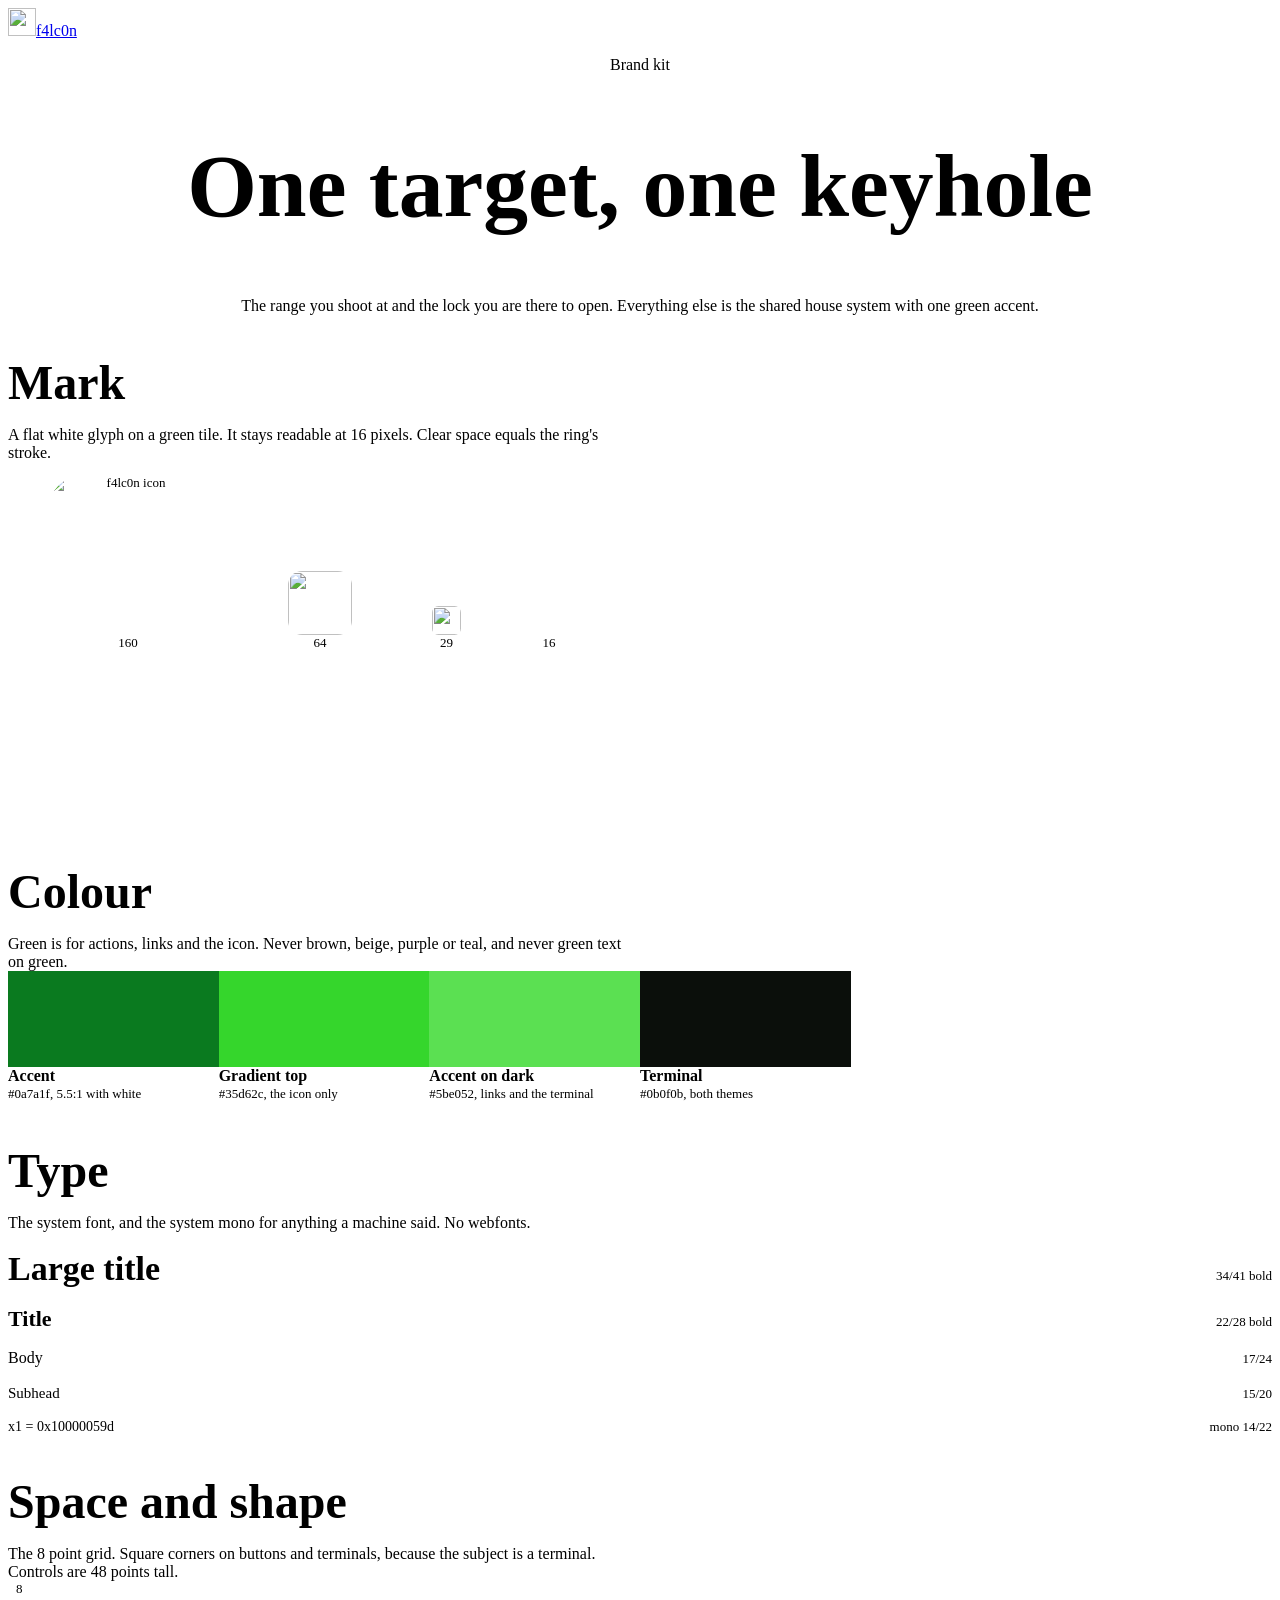
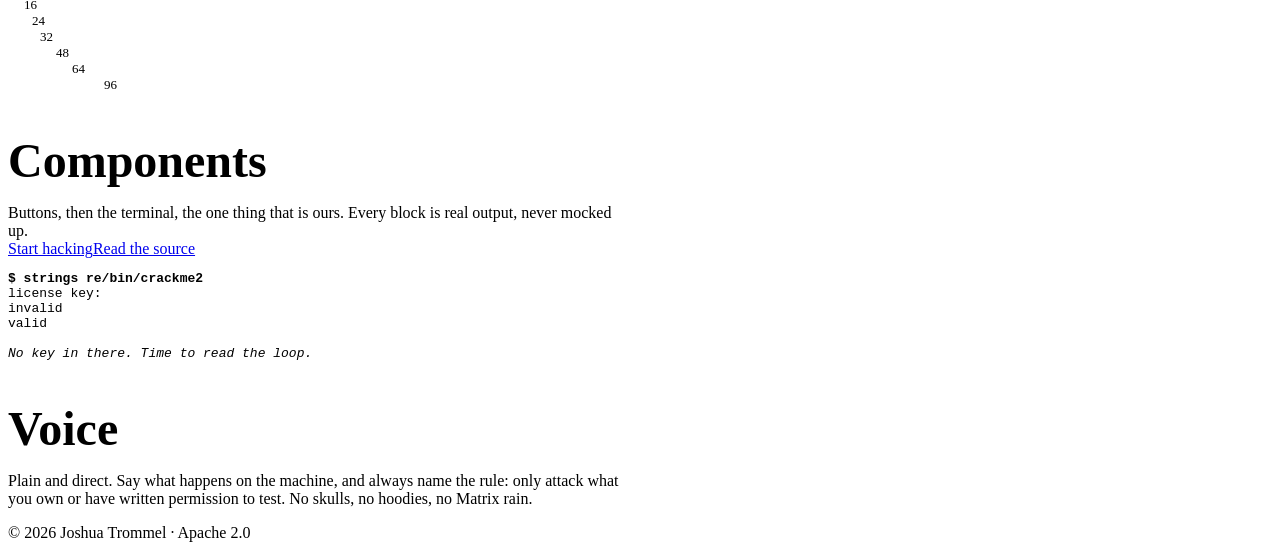
==== web/brand/index.html @ 62cadc8f "Rename Hackrange to f4lc0n; new OG card, name story, public email f4lc0n is named after Falken from " ====
<!doctype html>
<html lang="en">
<head>
<meta charset="utf-8">
<meta name="viewport" content="width=device-width, initial-scale=1">
<title>f4lc0n brand kit</title>
<meta name="description" content="f4lc0n's mark, colour, type, space and terminal, in one page.">
<link rel="icon" href="/favicon.svg" type="image/svg+xml">
<link rel="stylesheet" href="/tokens.css">
<link rel="stylesheet" href="/landing.css">
<style>
section { padding: var(--sp-8) 0; border-top: 1px solid var(--line); }
header.top { padding: var(--sp-9) 0 var(--sp-8); text-align: center; }
header.top h1 { font-size: clamp(44px, 7vw, 96px); }
h2 { font-size: clamp(32px, 4vw, 48px); margin-bottom: var(--sp-3); }
.intro { color: var(--sub); max-width: 620px; margin-bottom: var(--sp-6); }
.grid { display: grid; gap: var(--sp-4); grid-template-columns: repeat(auto-fill, minmax(200px, 1fr)); }
.card { border: 1px solid var(--line); padding: var(--sp-5); }
.card small { display: block; color: var(--sub); font-size: 13px; line-height: 18px; margin-top: var(--sp-2); }
.sw { height: 96px; margin-bottom: var(--sp-3); border: 1px solid var(--line); }
code { font: 13px/18px var(--mono); }
.marks { display: flex; flex-wrap: wrap; align-items: flex-end; gap: var(--sp-6); }
.marks img { display: block; border-radius: 22.5%; margin-bottom: var(--sp-2); }
.marks figure { font-size: 13px; color: var(--sub); text-align: center; }
.on { display: grid; grid-template-columns: 1fr 1fr; gap: var(--sp-4); margin-top: var(--sp-6); }
.on div { height: 160px; display: grid; place-items: center; border: 1px solid var(--line); }
.on i { display: block; width: 96px; height: 96px; background: currentColor; -webkit-mask: url(mark.svg) center / contain no-repeat; mask: url(mark.svg) center / contain no-repeat; }
.on .a { background: var(--btn); color: #fff; border: 0; }
.on .b { color: var(--accent); }
.type p { border-bottom: 1px solid var(--line); padding: var(--sp-4) 0; display: flex; justify-content: space-between; align-items: baseline; gap: var(--sp-4); }
.type span:last-child { color: var(--sub); font-size: 13px; white-space: nowrap; }
.bar { display: flex; align-items: center; gap: var(--sp-4); margin-bottom: var(--sp-2); font-size: 13px; color: var(--sub); }
.bar b { height: 16px; background: var(--accent); }
.row { display: flex; flex-wrap: wrap; gap: var(--sp-2); }
</style>
</head>
<body>
<header class="nav" aria-label="Site">
  <a class="nav-brand" href="/" aria-label="f4lc0n home"><img src="/icon.svg" alt="" width="28" height="28"><span>f4lc0n</span></a>
</header>
<main class="wrap">
<header class="top"><p class="label">Brand kit</p><h1>One target, one keyhole</h1><p class="body">The range you shoot at and the lock you are there to open. Everything else is the shared house system with one green accent.</p></header>
<section><h2>Mark</h2><p class="intro">A flat white glyph on a green tile. It stays readable at 16 pixels. Clear space equals the ring's stroke.</p>
<div class="marks">
<figure><img src="/icon.svg" width="160" height="160" alt="f4lc0n icon">160</figure>
<figure><img src="/icon.svg" width="64" height="64" alt="">64</figure>
<figure><img src="/icon.svg" width="29" height="29" alt="">29</figure>
<figure><img src="/icon.svg" width="16" height="16" alt="">16</figure>
</div>
<div class="on"><div class="a"><i></i></div><div class="b"><i></i></div></div></section>
<section><h2>Colour</h2><p class="intro">Green is for actions, links and the icon. Never brown, beige, purple or teal, and never green text on green.</p>
<div class="grid">
<div class="card"><div class="sw" style="background:#0a7a1f"></div><b>Accent</b><small><code>#0a7a1f</code>, 5.5:1 with white</small></div>
<div class="card"><div class="sw" style="background:#35d62c"></div><b>Gradient top</b><small><code>#35d62c</code>, the icon only</small></div>
<div class="card"><div class="sw" style="background:#5be052"></div><b>Accent on dark</b><small><code>#5be052</code>, links and the terminal</small></div>
<div class="card"><div class="sw" style="background:#0b0f0b"></div><b>Terminal</b><small><code>#0b0f0b</code>, both themes</small></div>
</div></section>
<section class="type"><h2>Type</h2><p class="intro">The system font, and the system mono for anything a machine said. No webfonts.</p>
<p><span style="font-size:34px;line-height:41px;font-weight:700">Large title</span><span>34/41 bold</span></p>
<p><span style="font-size:22px;line-height:28px;font-weight:700">Title</span><span>22/28 bold</span></p>
<p><span>Body</span><span>17/24</span></p>
<p><span style="font-size:15px;line-height:20px">Subhead</span><span>15/20</span></p>
<p><span style="font-family:var(--mono);font-size:14px">x1 = 0x10000059d</span><span>mono 14/22</span></p></section>
<section><h2>Space and shape</h2><p class="intro">The 8 point grid. Square corners on buttons and terminals, because the subject is a terminal. Controls are 48 points tall.</p>
<div class="bar"><b style="width:8px"></b>8</div><div class="bar"><b style="width:16px"></b>16</div><div class="bar"><b style="width:24px"></b>24</div><div class="bar"><b style="width:32px"></b>32</div><div class="bar"><b style="width:48px"></b>48</div><div class="bar"><b style="width:64px"></b>64</div><div class="bar"><b style="width:96px"></b>96</div></section>
<section><h2>Components</h2><p class="intro">Buttons, then the terminal, the one thing that is ours. Every block is real output, never mocked up.</p>
<div class="row"><a class="btn btn-solid" href="/#start">Start hacking</a><a class="btn btn-ghost" href="/brand/">Read the source</a></div>
<pre class="term start"><b>$ strings re/bin/crackme2</b>
license key:
invalid
valid

<i>No key in there. Time to read the loop.</i></pre></section>
<section><h2>Voice</h2><p class="intro">Plain and direct. Say what happens on the machine, and always name the rule: only attack what you own or have written permission to test. No skulls, no hoodies, no Matrix rain.</p></section>
</main>
<footer class="foot"><p class="legal">&copy; 2026 Joshua Trommel &middot; Apache 2.0</p></footer>
</body>
</html>
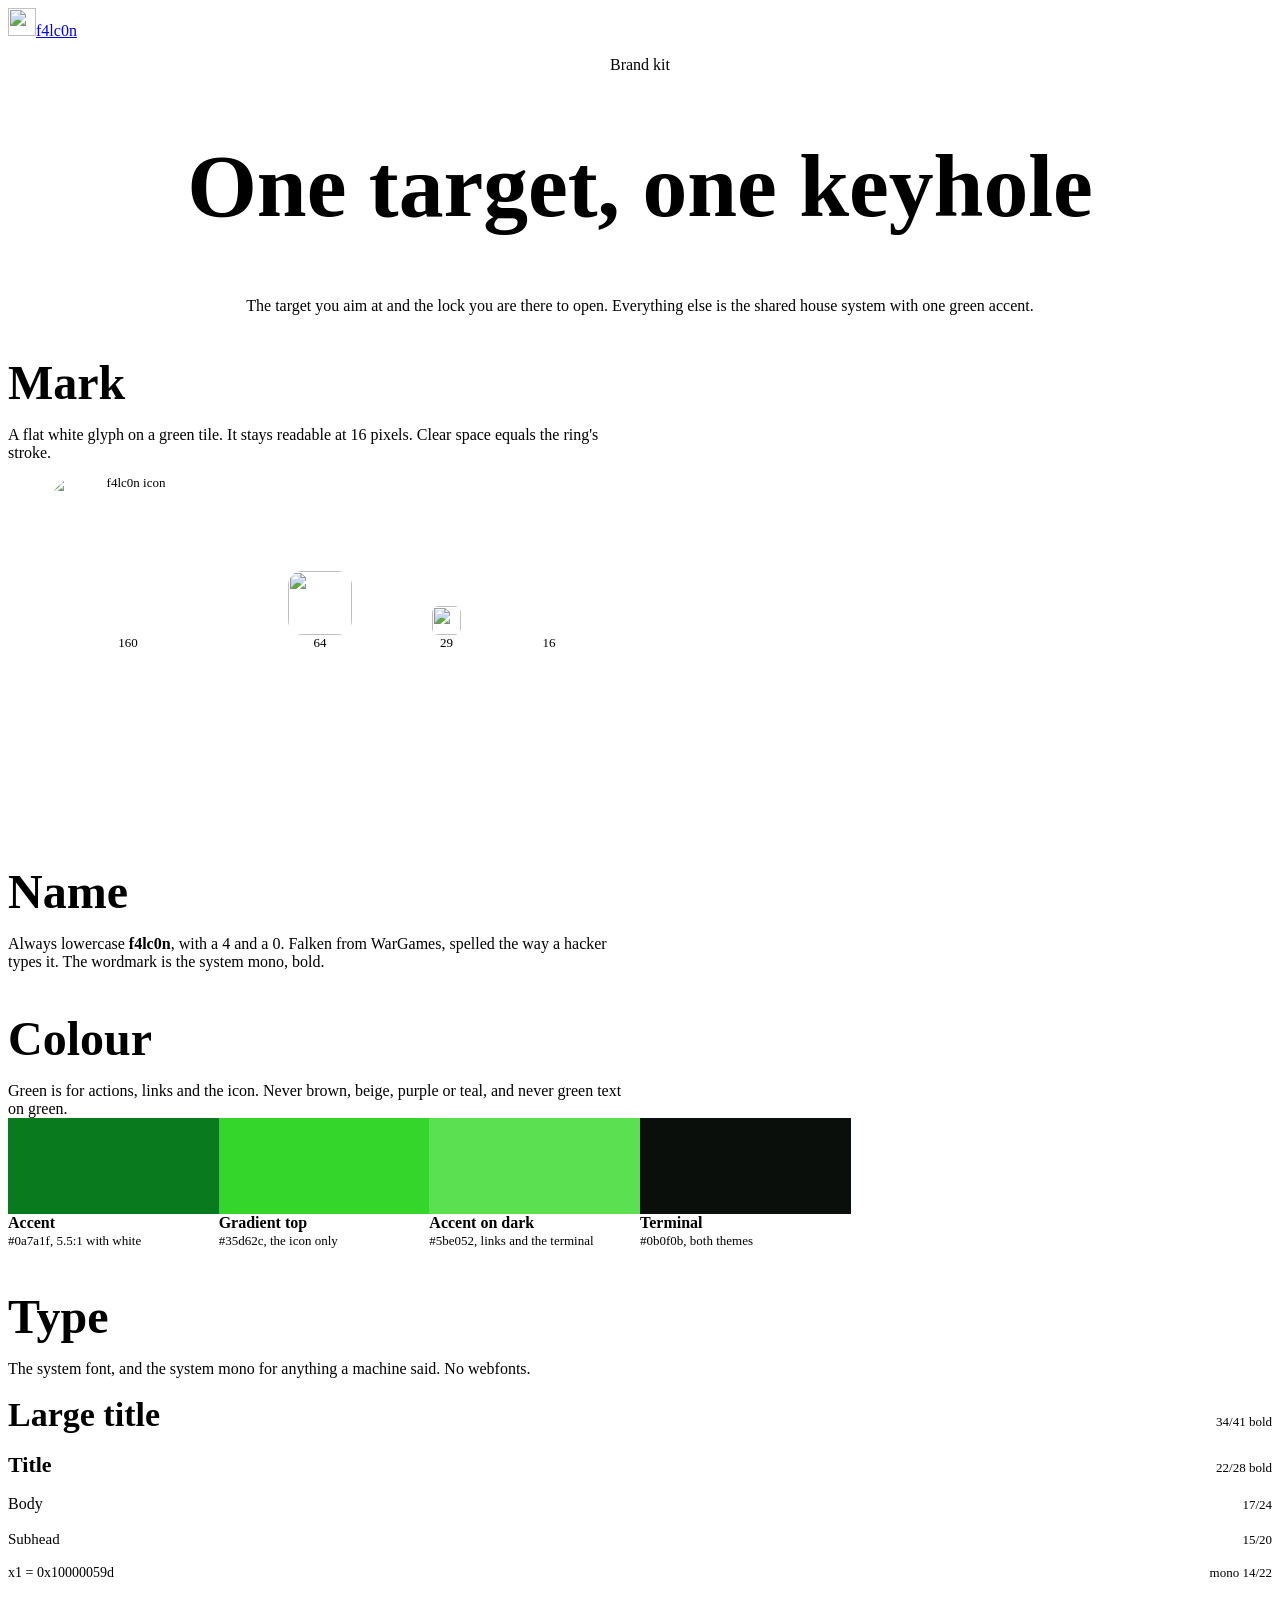
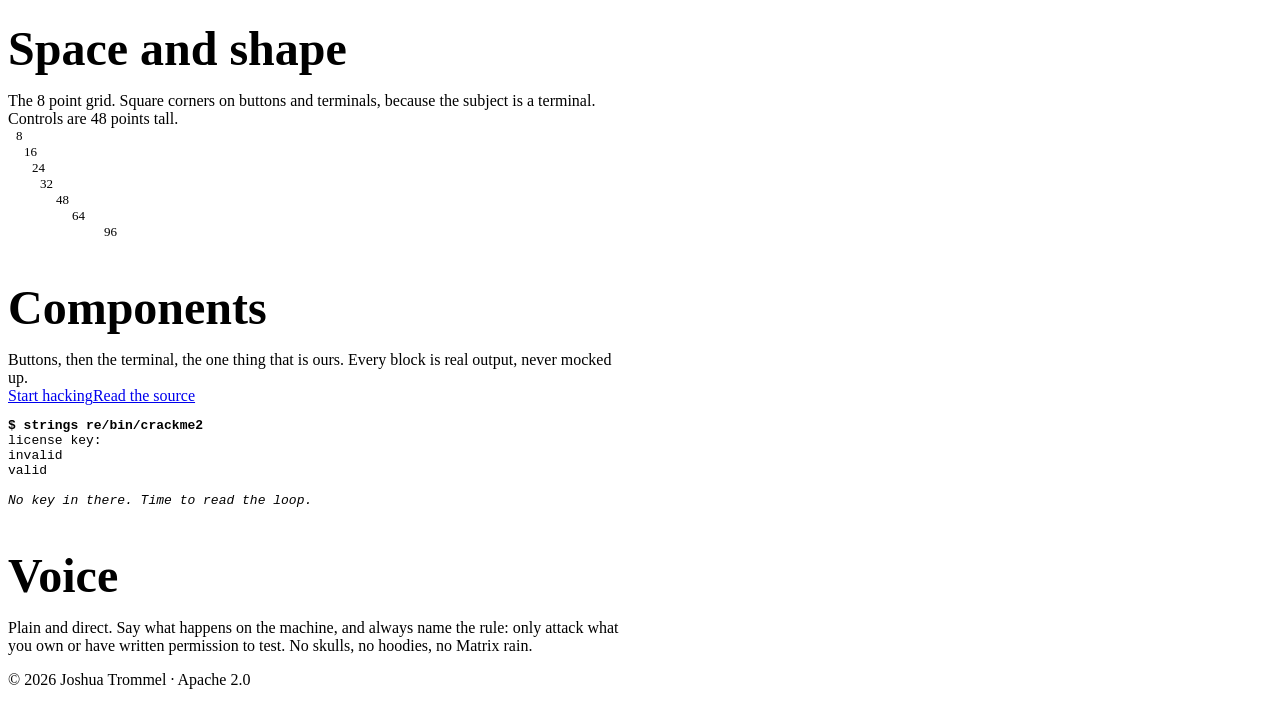
==== commit 8955cae1: "Brand: name rules, mono wordmark on the site, square-corner rule matches the kit Co-Authored-By: Cla" ====
--- a/web/brand/index.html
+++ b/web/brand/index.html
@@ -7,7 +7,7 @@
 <meta name="description" content="f4lc0n's mark, colour, type, space and terminal, in one page.">
 <link rel="icon" href="/favicon.svg" type="image/svg+xml">
 <link rel="stylesheet" href="/tokens.css">
-<link rel="stylesheet" href="/landing.css">
+<link rel="stylesheet" href="/landing.css?v=20261122c">
 <style>
 section { padding: var(--sp-8) 0; border-top: 1px solid var(--line); }
 header.top { padding: var(--sp-9) 0 var(--sp-8); text-align: center; }
@@ -39,7 +39,7 @@
   <a class="nav-brand" href="/" aria-label="f4lc0n home"><img src="/icon.svg" alt="" width="28" height="28"><span>f4lc0n</span></a>
 </header>
 <main class="wrap">
-<header class="top"><p class="label">Brand kit</p><h1>One target, one keyhole</h1><p class="body">The range you shoot at and the lock you are there to open. Everything else is the shared house system with one green accent.</p></header>
+<header class="top"><p class="label">Brand kit</p><h1>One target, one keyhole</h1><p class="body">The target you aim at and the lock you are there to open. Everything else is the shared house system with one green accent.</p></header>
 <section><h2>Mark</h2><p class="intro">A flat white glyph on a green tile. It stays readable at 16 pixels. Clear space equals the ring's stroke.</p>
 <div class="marks">
 <figure><img src="/icon.svg" width="160" height="160" alt="f4lc0n icon">160</figure>
@@ -48,6 +48,7 @@
 <figure><img src="/icon.svg" width="16" height="16" alt="">16</figure>
 </div>
 <div class="on"><div class="a"><i></i></div><div class="b"><i></i></div></div></section>
+<section><h2>Name</h2><p class="intro">Always lowercase <b class="wm">f4lc0n</b>, with a 4 and a 0. Falken from WarGames, spelled the way a hacker types it. The wordmark is the system mono, bold.</p></section>
 <section><h2>Colour</h2><p class="intro">Green is for actions, links and the icon. Never brown, beige, purple or teal, and never green text on green.</p>
 <div class="grid">
 <div class="card"><div class="sw" style="background:#0a7a1f"></div><b>Accent</b><small><code>#0a7a1f</code>, 5.5:1 with white</small></div>
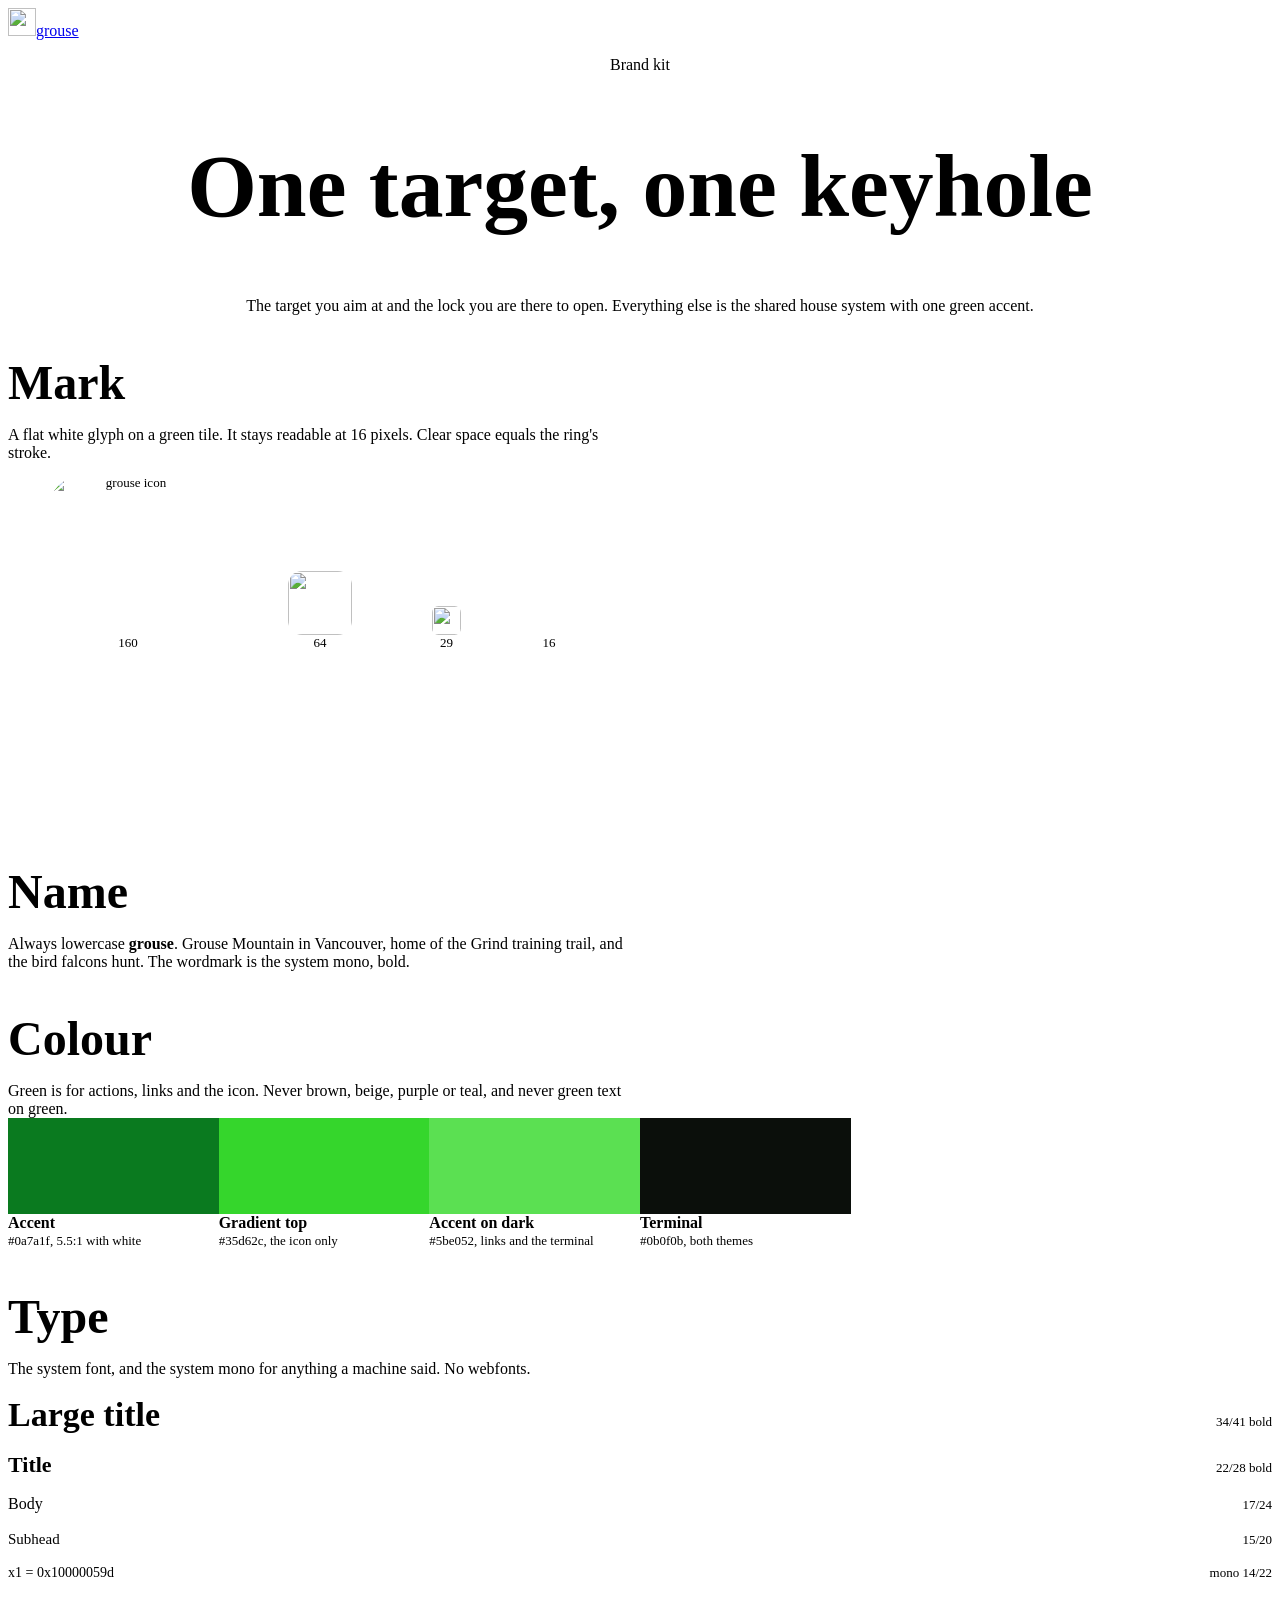
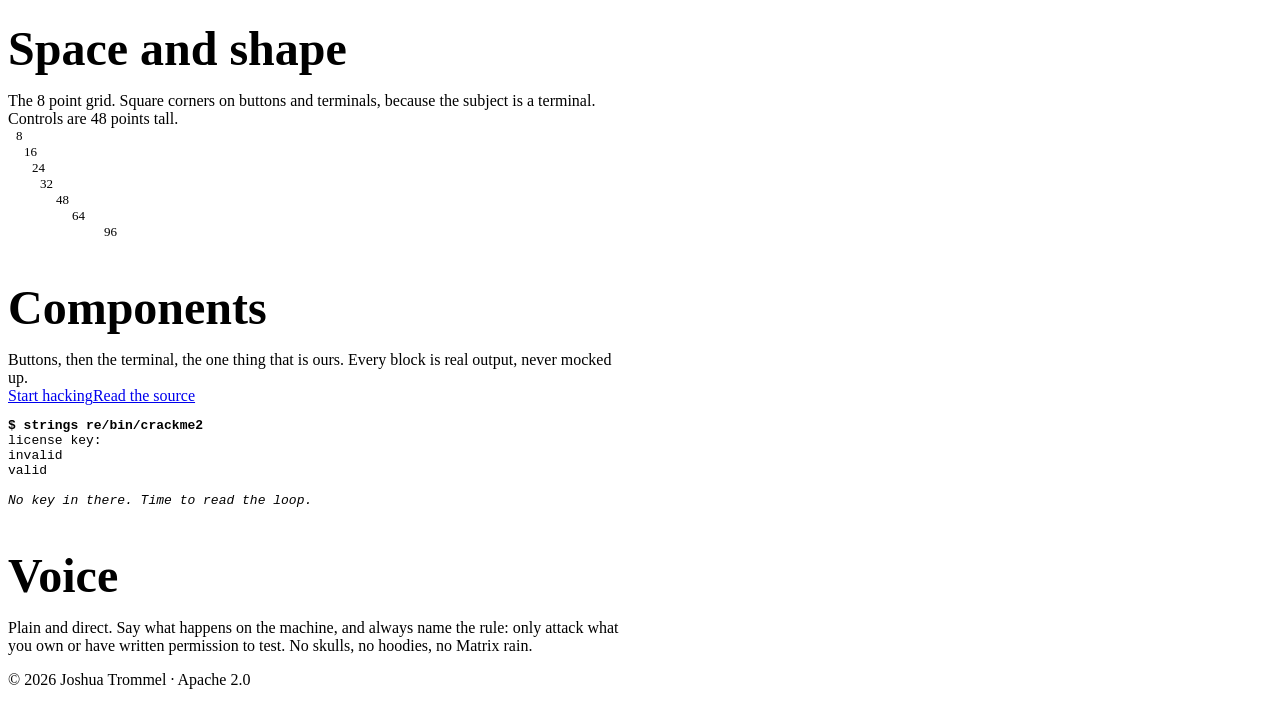
==== commit dcc99704: "Rename f4lc0n to grouse Old hosts and the hackrange Pages project stay on purpose.  Co-Authored-By: " ====
--- a/web/brand/index.html
+++ b/web/brand/index.html
@@ -3,8 +3,8 @@
 <head>
 <meta charset="utf-8">
 <meta name="viewport" content="width=device-width, initial-scale=1">
-<title>f4lc0n brand kit</title>
-<meta name="description" content="f4lc0n's mark, colour, type, space and terminal, in one page.">
+<title>grouse brand kit</title>
+<meta name="description" content="grouse's mark, colour, type, space and terminal, in one page.">
 <link rel="icon" href="/favicon.svg" type="image/svg+xml">
 <link rel="stylesheet" href="/tokens.css">
 <link rel="stylesheet" href="/landing.css?v=20261122c">
@@ -36,19 +36,19 @@
 </head>
 <body>
 <header class="nav" aria-label="Site">
-  <a class="nav-brand" href="/" aria-label="f4lc0n home"><img src="/icon.svg" alt="" width="28" height="28"><span>f4lc0n</span></a>
+  <a class="nav-brand" href="/" aria-label="grouse home"><img src="/icon.svg" alt="" width="28" height="28"><span>grouse</span></a>
 </header>
 <main class="wrap">
 <header class="top"><p class="label">Brand kit</p><h1>One target, one keyhole</h1><p class="body">The target you aim at and the lock you are there to open. Everything else is the shared house system with one green accent.</p></header>
 <section><h2>Mark</h2><p class="intro">A flat white glyph on a green tile. It stays readable at 16 pixels. Clear space equals the ring's stroke.</p>
 <div class="marks">
-<figure><img src="/icon.svg" width="160" height="160" alt="f4lc0n icon">160</figure>
+<figure><img src="/icon.svg" width="160" height="160" alt="grouse icon">160</figure>
 <figure><img src="/icon.svg" width="64" height="64" alt="">64</figure>
 <figure><img src="/icon.svg" width="29" height="29" alt="">29</figure>
 <figure><img src="/icon.svg" width="16" height="16" alt="">16</figure>
 </div>
 <div class="on"><div class="a"><i></i></div><div class="b"><i></i></div></div></section>
-<section><h2>Name</h2><p class="intro">Always lowercase <b class="wm">f4lc0n</b>, with a 4 and a 0. Falken from WarGames, spelled the way a hacker types it. The wordmark is the system mono, bold.</p></section>
+<section><h2>Name</h2><p class="intro">Always lowercase <b class="wm">grouse</b>. Grouse Mountain in Vancouver, home of the Grind training trail, and the bird falcons hunt. The wordmark is the system mono, bold.</p></section>
 <section><h2>Colour</h2><p class="intro">Green is for actions, links and the icon. Never brown, beige, purple or teal, and never green text on green.</p>
 <div class="grid">
 <div class="card"><div class="sw" style="background:#0a7a1f"></div><b>Accent</b><small><code>#0a7a1f</code>, 5.5:1 with white</small></div>
